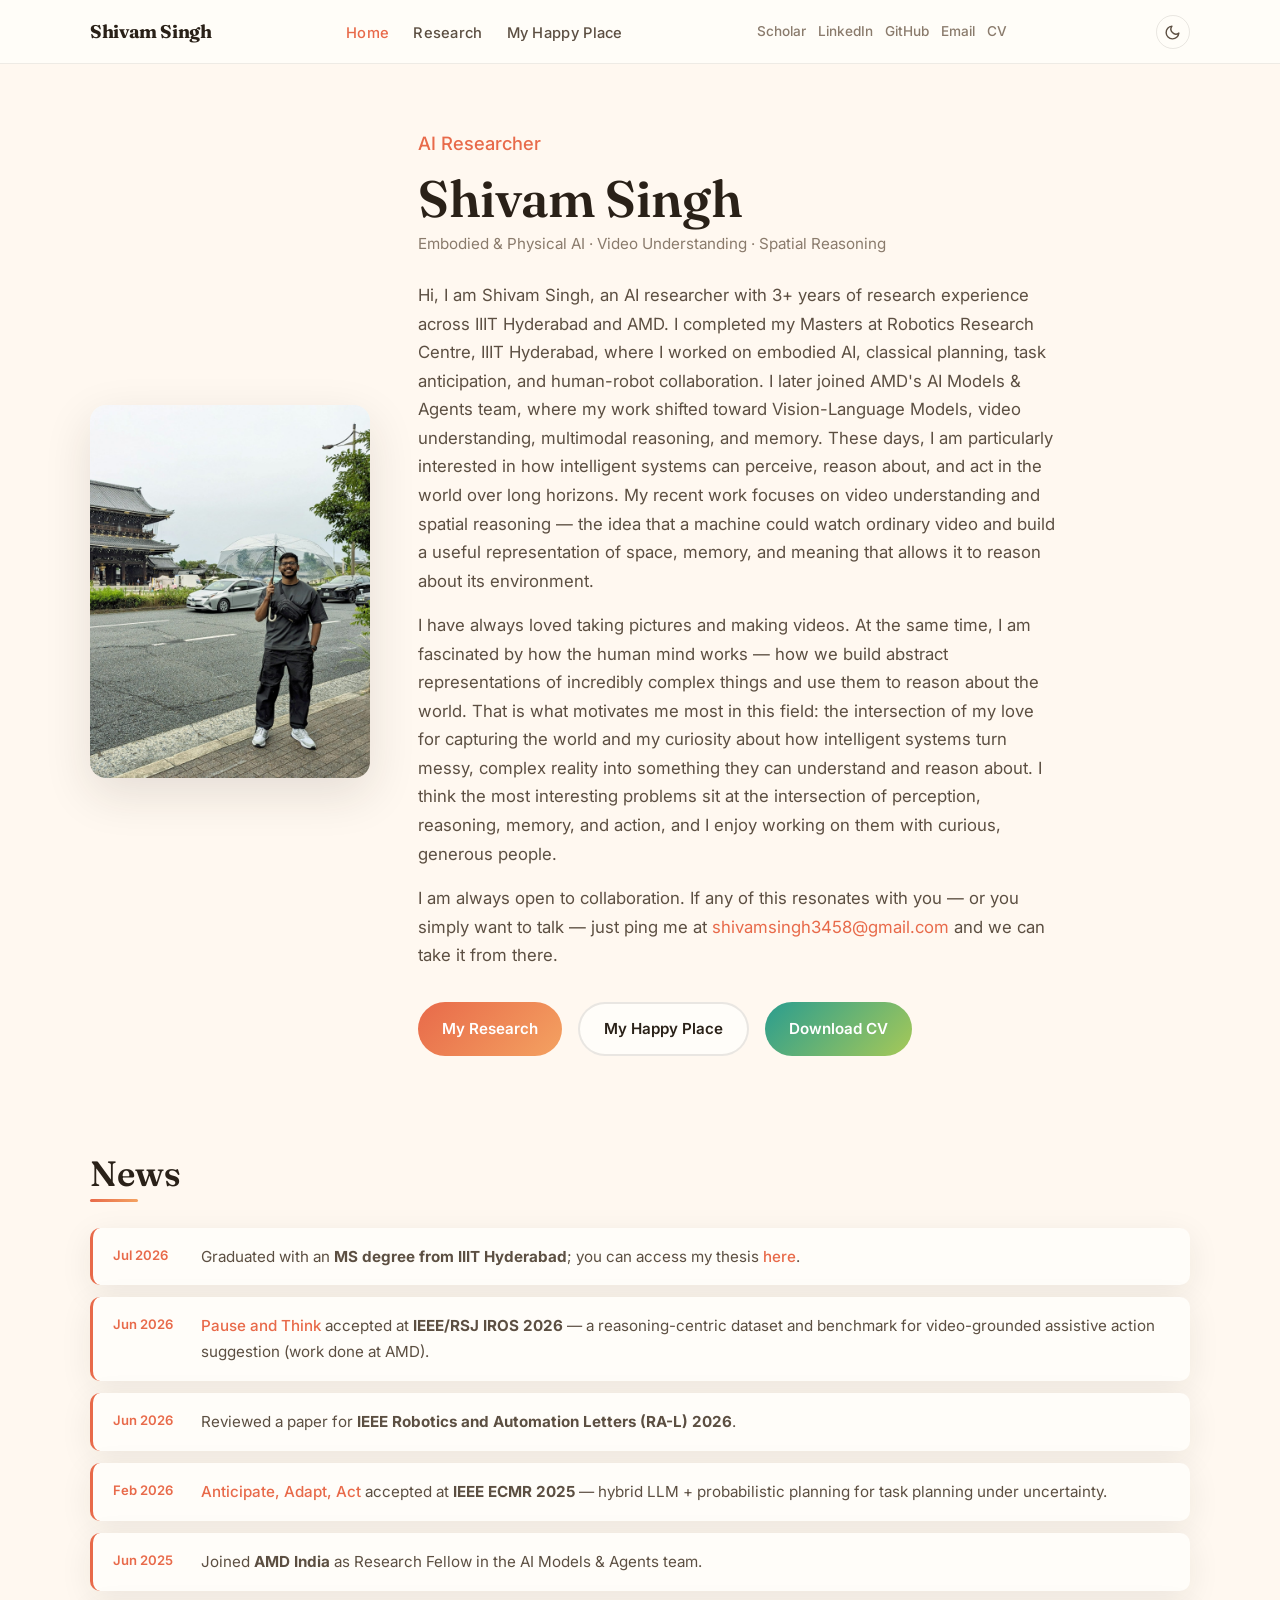
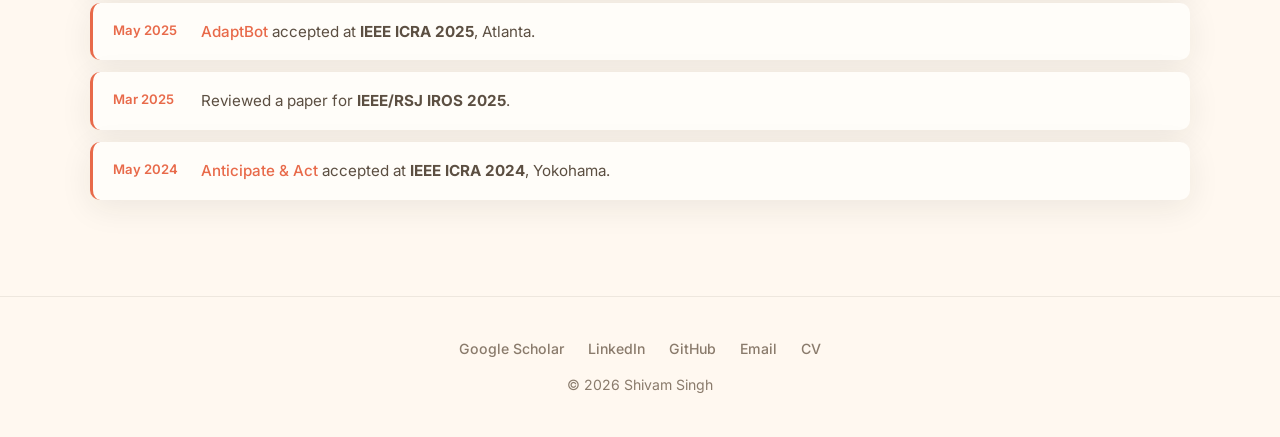
==== index.html @ 1fe3b8c7 "Switch CV links to the October resume Add assets/cv/shivam_resume_oct.pdf and point every CV link to" ====
<!DOCTYPE html>
<html lang="en">
<head>
  <meta charset="UTF-8">
  <meta name="viewport" content="width=device-width, initial-scale=1.0">
  <title>Shivam Singh</title>
  <meta name="description" content="Shivam Singh — Research Fellow at AMD India. Embodied AI, video understanding, and spatial reasoning from monocular RGB video.">
  <link rel="preconnect" href="https://fonts.googleapis.com">
  <link rel="preconnect" href="https://fonts.gstatic.com" crossorigin>
  <link href="https://fonts.googleapis.com/css2?family=Fraunces:opsz,wght@9..144,400;9..144,600;9..144,700&family=Inter:wght@400;500;600;700&display=swap" rel="stylesheet">
  <link rel="stylesheet" href="assets/css/style.css?v=2">
  <script src="assets/js/theme-init.js"></script>
  <script src="assets/js/analytics.js"></script>
</head>
<body>

<nav class="site-nav">
  <div class="nav-inner">
    <a href="index.html" class="nav-brand">Shivam Singh</a>
    <button class="nav-toggle" aria-label="Toggle menu"><span></span><span></span><span></span></button>
    <ul class="nav-links">
      <li><a href="index.html" class="active">Home</a></li>
      <li><a href="research.html">Research</a></li>
      <li><a href="interests.html">My Happy Place</a></li>
    </ul>
    <div class="nav-social">
      <a href="https://scholar.google.com/citations?user=Wcn55lQAAAAJ&hl=en" target="_blank" rel="noopener">Scholar</a>
      <a href="https://www.linkedin.com/in/sssshivvvv/" target="_blank" rel="noopener">LinkedIn</a>
      <a href="https://github.com/sssshivvvv" target="_blank" rel="noopener">GitHub</a>
      <a href="mailto:shivamsingh3458@gmail.com">Email</a>
      <a href="assets/cv/shivam_resume_oct.pdf?v=8" target="_blank">CV</a>
    </div>
    <button class="theme-toggle" type="button" aria-label="Toggle dark mode" title="Toggle dark mode" aria-pressed="false">
      <svg class="icon-moon" viewBox="0 0 24 24" fill="none" stroke="currentColor" stroke-width="2" stroke-linecap="round" stroke-linejoin="round" aria-hidden="true"><path d="M21 12.79A9 9 0 1 1 11.21 3 7 7 0 0 0 21 12.79z"/></svg>
      <svg class="icon-sun" viewBox="0 0 24 24" fill="none" stroke="currentColor" stroke-width="2" stroke-linecap="round" stroke-linejoin="round" aria-hidden="true"><circle cx="12" cy="12" r="4"/><path d="M12 2v2M12 20v2M4.93 4.93l1.41 1.41M17.66 17.66l1.41 1.41M2 12h2M20 12h2M4.93 19.07l1.41-1.41M17.66 6.34l1.41-1.41"/></svg>
    </button>
  </div>
</nav>

<section class="hero">
  <div class="container hero-grid">
    <img src="assets/img/me/01-pxl-20240519-013119929.jpg" alt="Shivam Singh" class="hero-photo" loading="eager">
    <div>
      <p class="hero-tagline">AI Researcher</p>
      <h1>Shivam Singh</h1>
      <p class="hero-sub">Embodied &amp; Physical AI &middot; Video Understanding &middot; Spatial Reasoning</p>
      <p class="hero-bio">
        Hi, I am Shivam Singh, an AI researcher with 3+ years of research experience across IIIT Hyderabad and AMD. I completed my Masters at Robotics Research Centre, IIIT Hyderabad, where I worked on embodied AI, classical planning, task anticipation, and human-robot collaboration. I later joined AMD's AI Models & Agents team, where my work shifted toward Vision-Language Models, video understanding, multimodal reasoning, and memory.

        These days, I am particularly interested in how intelligent systems can perceive, reason about, and act in the world over long horizons. My recent work focuses on video understanding and spatial reasoning — the idea that a machine could watch ordinary video and build a useful representation of space, memory, and meaning that allows it to reason about its environment.
      </p>
      <p class="hero-bio" style="margin-top:1rem;">
        I have always loved taking pictures and making videos. At the same time, I am fascinated by how the human mind works — how we build abstract representations of incredibly complex things and use them to reason about the world. That is what motivates me most in this field: the intersection of my love for capturing the world and my curiosity about how intelligent systems turn messy, complex reality into something they can understand and reason about.

        I think the most interesting problems sit at the intersection of perception, reasoning, memory, and action, and I enjoy working on them with curious, generous people.
      </p>
      <p class="hero-bio" style="margin-top:1rem;">
        I am always open to collaboration. If any of this resonates with you — or you simply want to talk —
        just ping me at <a href="mailto:shivamsingh3458@gmail.com">shivamsingh3458@gmail.com</a> and we can take it from there.
      </p>
      <div class="btn-row">
        <a href="research.html" class="btn btn-primary">My Research</a>
        <a href="interests.html" class="btn btn-secondary">My Happy Place</a>
        <a href="assets/cv/shivam_resume_oct.pdf?v=8" class="btn btn-accent" target="_blank">Download CV</a>
      </div>
    </div>
  </div>
</section>

<section class="section">
  <div class="container">
    <div class="section-header"><h2>News</h2></div>
    <ul class="news-list">
      <li class="news-item">
        <span class="news-date">Jul 2026</span>
        <span class="news-text">Graduated with an <strong>MS degree from IIIT Hyderabad</strong>; you can access my thesis <a href="https://drive.google.com/file/d/1TKPF6Usnz-siDKdLVJIscwOFVM5uweR3/view?usp=sharing" target="_blank" rel="noopener">here</a>.</span>
      </li>
      <li class="news-item">
        <span class="news-date">Jun 2026</span>
        <span class="news-text"><a href="https://arxiv.org/abs/2606.00616" target="_blank" rel="noopener">Pause and Think</a> accepted at <strong>IEEE/RSJ IROS 2026</strong> — a reasoning-centric dataset and benchmark for video-grounded assistive action suggestion (work done at AMD).</span>
      </li>
      <li class="news-item">
        <span class="news-date">Jun 2026</span>
        <span class="news-text">Reviewed a paper for <strong>IEEE Robotics and Automation Letters (RA-L) 2026</strong>.</span>
      </li>
      <li class="news-item">
        <span class="news-date">Feb 2026</span>
        <span class="news-text"><a href="https://arxiv.org/abs/2602.19518" target="_blank" rel="noopener">Anticipate, Adapt, Act</a> accepted at <strong>IEEE ECMR 2025</strong> — hybrid LLM + probabilistic planning for task planning under uncertainty.</span>
      </li>
      <li class="news-item">
        <span class="news-date">Jun 2025</span>
        <span class="news-text">Joined <strong>AMD India</strong> as Research Fellow in the AI Models &amp; Agents team.</span>
      </li>
      <!-- <li class="news-item">
        <span class="news-date">2025</span>
        <span class="news-text">Completed MS in ECE from <strong>IIIT Hyderabad</strong> (Robotics Research Centre).</span>
      </li> -->
      <li class="news-item">
        <span class="news-date">May 2025</span>
        <span class="news-text"><a href="https://arxiv.org/abs/2502.02067" target="_blank" rel="noopener">AdaptBot</a> accepted at <strong>IEEE ICRA 2025</strong>, Atlanta.</span>
      </li>
      <li class="news-item">
        <span class="news-date">Mar 2025</span>
        <span class="news-text">Reviewed a paper for <strong>IEEE/RSJ IROS 2025</strong>.</span>
      </li>
      <li class="news-item">
        <span class="news-date">May 2024</span>
        <span class="news-text"><a href="https://arxiv.org/abs/2502.02066" target="_blank" rel="noopener">Anticipate &amp; Act</a> accepted at <strong>IEEE ICRA 2024</strong>, Yokohama.</span>
      </li>
    </ul>
  </div>
</section>

<footer class="site-footer">
  <div class="container">
    <div class="footer-links">
      <a href="https://scholar.google.com/citations?user=Wcn55lQAAAAJ&hl=en" target="_blank" rel="noopener">Google Scholar</a>
      <a href="https://www.linkedin.com/in/sssshivvvv/" target="_blank" rel="noopener">LinkedIn</a>
      <a href="https://github.com/sssshivvvv" target="_blank" rel="noopener">GitHub</a>
      <a href="mailto:shivamsingh3458@gmail.com">Email</a>
      <a href="assets/cv/shivam_resume_oct.pdf?v=8" target="_blank">CV</a>
    </div>
    <p>&copy; 2026 Shivam Singh</p>
  </div>
</footer>

<script src="assets/js/main.js?v=2"></script>
</body>
</html>
---- assets/css/style.css ----
/* ============================================================
   Shivam Singh — Personal Website
   Warm, colorful, photo-forward design system
   ============================================================ */

:root {
  --cream: #fff8f0;
  --paper: #fffdf9;
  --ink: #2a2118;
  --ink-soft: #5c4f42;
  --muted: #8a7b6c;
  --coral: #e86a4a;
  --amber: #f4a261;
  --rose: #e07a8a;
  --gold: #d4a853;
  --teal: #2a9d8f;
  --lime: #a7c957;
  --sunset: #e76f51;
  --shadow: 0 8px 32px rgba(42, 33, 24, 0.08);
  --shadow-lg: 0 16px 48px rgba(42, 33, 24, 0.12);
  --radius: 16px;
  --radius-sm: 10px;
  --font-display: "Fraunces", Georgia, serif;
  --font-body: "Inter", system-ui, sans-serif;
  --nav-h: 64px;
  --max-w: 1100px;
  --transition: 0.25s ease;
  /* colours that differ between light and dark themes */
  --nav-bg: rgba(255, 253, 249, 0.92);
  --line: rgba(42, 33, 24, 0.08);
  --line-strong: rgba(42, 33, 24, 0.1);
  --teaser-bg: #f0e8df;
  color-scheme: light;
}

/* ---- Dark theme (toggled via data-theme on <html>, see assets/js/theme-init.js) ---- */
:root[data-theme="dark"] {
  --cream: #16120e;
  --paper: #221c16;
  --ink: #f3ebe1;
  --ink-soft: #d6c9bb;
  --muted: #a89886;
  --coral: #f08466;
  --sunset: #f6a285;
  --shadow: 0 8px 32px rgba(0, 0, 0, 0.35);
  --shadow-lg: 0 16px 48px rgba(0, 0, 0, 0.45);
  --nav-bg: rgba(22, 18, 14, 0.9);
  --line: rgba(255, 240, 225, 0.1);
  --line-strong: rgba(255, 240, 225, 0.16);
  --teaser-bg: #2c241d;
  color-scheme: dark;
}

*, *::before, *::after { box-sizing: border-box; margin: 0; padding: 0; }

html { scroll-behavior: smooth; }

body {
  font-family: var(--font-body);
  font-size: 1.05rem;
  line-height: 1.7;
  color: var(--ink);
  background: var(--cream);
  min-height: 100vh;
}

img { max-width: 100%; height: auto; display: block; }

a { color: var(--coral); text-decoration: none; transition: color var(--transition); }
a:hover { color: var(--sunset); }

h1, h2, h3, h4 {
  font-family: var(--font-display);
  font-weight: 600;
  line-height: 1.25;
  color: var(--ink);
}

h1 { font-size: clamp(2.2rem, 5vw, 3.2rem); }
h2 { font-size: clamp(1.6rem, 3vw, 2.2rem); }
h3 { font-size: 1.25rem; }

.container {
  width: min(var(--max-w), 92vw);
  margin: 0 auto;
}

/* ---- Navigation ---- */
.site-nav {
  position: sticky;
  top: 0;
  z-index: 100;
  background: var(--nav-bg);
  backdrop-filter: blur(12px);
  border-bottom: 1px solid var(--line);
  height: var(--nav-h);
}

.nav-inner {
  display: flex;
  align-items: center;
  justify-content: space-between;
  height: var(--nav-h);
  width: min(var(--max-w), 92vw);
  margin: 0 auto;
}

.nav-brand {
  font-family: var(--font-display);
  font-weight: 700;
  font-size: 1.15rem;
  color: var(--ink);
  letter-spacing: -0.02em;
}

.nav-brand:hover { color: var(--coral); }

.nav-links {
  display: flex;
  align-items: center;
  gap: 1.5rem;
  list-style: none;
}

.nav-links a {
  color: var(--ink-soft);
  font-size: 0.92rem;
  font-weight: 500;
  letter-spacing: 0.02em;
}

.nav-links a:hover,
.nav-links a.active {
  color: var(--coral);
}

.nav-social {
  display: flex;
  align-items: center;
  gap: 0.75rem;
}

.nav-social a {
  color: var(--muted);
  font-size: 0.85rem;
  font-weight: 500;
}

.nav-social a:hover { color: var(--coral); }

.nav-toggle {
  display: none;
  background: none;
  border: none;
  cursor: pointer;
  padding: 0.5rem;
}

.nav-toggle span {
  display: block;
  width: 24px;
  height: 2px;
  background: var(--ink);
  margin: 5px 0;
  transition: var(--transition);
}

/* ---- Theme toggle ---- */
.theme-toggle {
  display: inline-flex;
  align-items: center;
  justify-content: center;
  width: 34px;
  height: 34px;
  margin-left: 0.9rem;
  flex-shrink: 0;
  border-radius: 999px;
  border: 1px solid var(--line-strong);
  background: transparent;
  color: var(--ink-soft);
  cursor: pointer;
  transition: color var(--transition), border-color var(--transition);
}

.theme-toggle:hover { color: var(--coral); border-color: var(--coral); }
.theme-toggle:focus-visible { outline: 2px solid var(--coral); outline-offset: 2px; }
.theme-toggle svg { width: 17px; height: 17px; }
.theme-toggle .icon-sun { display: none; }
[data-theme="dark"] .theme-toggle .icon-sun { display: block; }
[data-theme="dark"] .theme-toggle .icon-moon { display: none; }

/* ---- Hero ---- */
.hero {
  padding: 4rem 0 3rem;
}

.hero-grid {
  display: grid;
  grid-template-columns: 280px 1fr;
  gap: 3rem;
  align-items: center;
}

.hero-photo {
  border-radius: var(--radius);
  overflow: hidden;
  box-shadow: var(--shadow-lg);
  aspect-ratio: 3/4;
  object-fit: cover;
  width: 100%;
}

.hero-tagline {
  font-size: 1.15rem;
  color: var(--coral);
  font-weight: 500;
  margin-bottom: 0.5rem;
}

.hero-sub {
  color: var(--muted);
  font-size: 0.95rem;
  margin-bottom: 1.5rem;
}

.hero-bio {
  color: var(--ink-soft);
  font-size: 1.05rem;
  max-width: 640px;
}

/* ---- Buttons ---- */
.btn-row {
  display: flex;
  flex-wrap: wrap;
  gap: 1rem;
  margin-top: 2rem;
}

.btn {
  display: inline-flex;
  align-items: center;
  gap: 0.5rem;
  padding: 0.75rem 1.5rem;
  border-radius: 999px;
  font-weight: 600;
  font-size: 0.95rem;
  transition: transform var(--transition), box-shadow var(--transition);
  border: none;
  cursor: pointer;
}

.btn:hover { transform: translateY(-2px); box-shadow: var(--shadow); }

.btn-primary {
  background: linear-gradient(135deg, var(--coral), var(--amber));
  color: white;
}

.btn-primary:hover { color: white; }

.btn-secondary {
  background: var(--paper);
  color: var(--ink);
  border: 2px solid var(--line-strong);
}

.btn-secondary:hover { color: var(--coral); border-color: var(--coral); }

.btn-accent {
  background: linear-gradient(135deg, var(--teal), var(--lime));
  color: white;
}

.btn-accent:hover { color: white; }

/* ---- Sections ---- */
.section {
  padding: 3rem 0;
}

.section-header {
  margin-bottom: 2rem;
}

.section-header h2 {
  position: relative;
  display: inline-block;
}

.section-header h2::after {
  content: "";
  position: absolute;
  bottom: -6px;
  left: 0;
  width: 48px;
  height: 3px;
  background: linear-gradient(90deg, var(--coral), var(--amber));
  border-radius: 2px;
}

/* ---- News ---- */
.news-list {
  list-style: none;
  display: flex;
  flex-direction: column;
  gap: 0.75rem;
}

.news-item {
  display: flex;
  gap: 1rem;
  padding: 1rem 1.25rem;
  background: var(--paper);
  border-radius: var(--radius-sm);
  border-left: 3px solid var(--coral);
  box-shadow: var(--shadow);
}

.news-date {
  font-size: 0.82rem;
  font-weight: 600;
  color: var(--coral);
  white-space: nowrap;
  min-width: 72px;
}

.news-text { color: var(--ink-soft); font-size: 0.95rem; }
.news-text a { font-weight: 500; }

/* ---- Research cards ---- */
.research-card {
  background: var(--paper);
  border-radius: var(--radius);
  overflow: hidden;
  box-shadow: var(--shadow);
  margin-bottom: 2.5rem;
  transition: box-shadow var(--transition);
}

.research-card:hover { box-shadow: var(--shadow-lg); }

.research-teaser {
  width: 100%;
  max-height: 320px;
  object-fit: cover;
  object-position: top;
  background: var(--teaser-bg);
}

.research-body { padding: 1.75rem 2rem 2rem; }

.research-title {
  font-size: 1.35rem;
  margin-bottom: 0.5rem;
}

.research-title a { color: var(--ink); }
.research-title a:hover { color: var(--coral); }

.venue-badge {
  display: inline-block;
  padding: 0.25rem 0.75rem;
  border-radius: 999px;
  font-size: 0.78rem;
  font-weight: 600;
  letter-spacing: 0.03em;
  margin-bottom: 0.75rem;
}

.badge-icra { background: #fde8e0; color: #c0392b; }
.badge-iros { background: #d6f0ee; color: #0f766e; }
.badge-ecmr { background: #e0f0fd; color: #2471a3; }
.badge-arxiv { background: #f0e6ff; color: #7d3c98; }
.badge-workshop { background: #e8f5e9; color: #2e7d32; }
.badge-ongoing { background: #fff3e0; color: #e65100; }

[data-theme="dark"] .badge-icra { background: rgba(240, 132, 102, 0.16); color: #f5a48c; }
[data-theme="dark"] .badge-iros { background: rgba(42, 157, 143, 0.2); color: #6fd3c6; }
[data-theme="dark"] .badge-ecmr { background: rgba(84, 153, 214, 0.2); color: #8cc2ef; }
[data-theme="dark"] .badge-arxiv { background: rgba(170, 110, 210, 0.2); color: #cfa6ec; }
[data-theme="dark"] .badge-workshop { background: rgba(102, 187, 106, 0.18); color: #9ad49d; }
[data-theme="dark"] .badge-ongoing { background: rgba(255, 152, 0, 0.18); color: #ffb866; }

.research-authors {
  font-size: 0.88rem;
  color: var(--muted);
  margin-bottom: 1rem;
}

.research-authors strong { color: var(--ink); }

.research-abstract {
  color: var(--ink-soft);
  font-size: 0.95rem;
  margin-bottom: 1.25rem;
}

.research-links {
  display: flex;
  flex-wrap: wrap;
  gap: 0.6rem;
}

.link-pill {
  display: inline-block;
  padding: 0.35rem 0.9rem;
  border-radius: 999px;
  font-size: 0.82rem;
  font-weight: 600;
  background: rgba(232, 106, 74, 0.1);
  color: var(--coral);
  transition: background var(--transition);
}

.link-pill:hover {
  background: var(--coral);
  color: white;
}

.workshop-card {
  padding: 1.25rem 1.5rem;
  background: var(--paper);
  border-radius: var(--radius-sm);
  box-shadow: var(--shadow);
  margin-bottom: 1rem;
}

.workshop-card h3 { font-size: 1.05rem; margin-bottom: 0.4rem; }
.workshop-card p { font-size: 0.9rem; color: var(--ink-soft); }
.workshop-card .research-links { margin-top: 0.75rem; }

/* ---- Interests landing ---- */
.interest-cards {
  display: grid;
  grid-template-columns: repeat(auto-fit, minmax(280px, 1fr));
  gap: 1.5rem;
}

.interest-card {
  position: relative;
  border-radius: var(--radius);
  overflow: hidden;
  min-height: 360px;
  display: flex;
  flex-direction: column;
  justify-content: flex-end;
  text-decoration: none;
  color: white;
  transition: transform var(--transition);
}

.interest-card:hover { transform: translateY(-6px); color: white; }

.interest-card img {
  position: absolute;
  inset: 0;
  width: 100%;
  height: 100%;
  object-fit: cover;
  transition: transform 0.4s ease;
}

.interest-card:hover img { transform: scale(1.05); }

.interest-card-overlay {
  position: absolute;
  inset: 0;
  z-index: 1;
}

.interest-card-content {
  position: relative;
  z-index: 2;
  padding: 2rem;
}

.interest-card-content h2 {
  color: white;
  font-size: 1.6rem;
  margin-bottom: 0.4rem;
}

.interest-card-content p {
  font-size: 0.92rem;
  opacity: 0.9;
}

.grad-photo {
  background: linear-gradient(180deg, rgba(212, 168, 83, 0.3) 0%, rgba(42, 33, 24, 0.75) 100%);
}

.grad-monkey {
  background: linear-gradient(180deg, rgba(42, 157, 143, 0.3) 0%, rgba(42, 33, 24, 0.8) 100%);
}

.grad-moto {
  background: linear-gradient(180deg, rgba(231, 111, 81, 0.3) 0%, rgba(42, 33, 24, 0.8) 100%);
}

.grad-blog {
  background: linear-gradient(180deg, rgba(155, 89, 182, 0.35) 0%, rgba(42, 33, 24, 0.8) 100%);
}

/* ---- Interest subpages ---- */
.interest-hero {
  padding: 3rem 0;
  text-align: center;
  color: white;
  border-radius: 0 0 var(--radius) var(--radius);
  margin-bottom: 2.5rem;
}

.interest-hero.photo { background: linear-gradient(135deg, #d4a853, #e86a4a); }
.interest-hero.monkey { background: linear-gradient(135deg, #2a9d8f, #a7c957); }
.interest-hero.moto { background: linear-gradient(135deg, #e76f51, #f4a261); }
.interest-hero.blog { background: linear-gradient(135deg, #6a4c93, #c77dff); }
.interest-hero.blog_makalidurga { background: linear-gradient(135deg, #344e41, #588157); }

.interest-hero h1 { color: white; margin-bottom: 0.5rem; }
.interest-hero p { opacity: 0.92; max-width: 600px; margin: 0 auto; font-size: 1.05rem; }

.interest-intro {
  max-width: 680px;
  margin: 0 auto 2.5rem;
  text-align: center;
  color: var(--ink-soft);
  font-size: 1.05rem;
  line-height: 1.8;
}

.blog-links {
  justify-content: center;
  margin-top: 1rem;
}

.gallery {
  display: grid;
  grid-template-columns: repeat(auto-fit, minmax(260px, 300px));
  justify-content: center;
  gap: 1.25rem;
  max-width: 960px;
  margin: 0 auto;
}

.gallery-item {
  border-radius: var(--radius-sm);
  overflow: hidden;
  cursor: pointer;
  aspect-ratio: 4/3;
  box-shadow: var(--shadow);
  transition: transform var(--transition);
}

.gallery-item:hover { transform: scale(1.02); }

.gallery-item img {
  width: 100%;
  height: 100%;
  object-fit: cover;
}

.gallery-item video {
  width: 100%;
  height: 100%;
  object-fit: cover;
}

.back-link {
  display: inline-flex;
  align-items: center;
  gap: 0.4rem;
  margin-bottom: 1.5rem;
  font-weight: 500;
  color: var(--muted);
}

.back-link:hover { color: var(--coral); }

/* ---- Lightbox ---- */
.lightbox {
  display: none;
  position: fixed;
  inset: 0;
  z-index: 200;
  background: rgba(42, 33, 24, 0.92);
  align-items: center;
  justify-content: center;
  padding: 2rem;
}

.lightbox.active { display: flex; }

.lightbox img {
  max-width: 90vw;
  max-height: 85vh;
  border-radius: var(--radius-sm);
  box-shadow: var(--shadow-lg);
}

.lightbox-close {
  position: absolute;
  top: 1.5rem;
  right: 1.5rem;
  background: none;
  border: none;
  color: white;
  font-size: 2rem;
  cursor: pointer;
  opacity: 0.8;
}

.lightbox-close:hover { opacity: 1; }

.lightbox-nav {
  position: absolute;
  top: 50%;
  transform: translateY(-50%);
  background: rgba(255,255,255,0.15);
  border: none;
  color: white;
  font-size: 1.5rem;
  padding: 0.75rem 1rem;
  cursor: pointer;
  border-radius: var(--radius-sm);
}

.lightbox-prev { left: 1rem; }
.lightbox-next { right: 1rem; }

/* ---- Footer ---- */
.site-footer {
  padding: 2.5rem 0;
  margin-top: 3rem;
  border-top: 1px solid var(--line);
  text-align: center;
  color: var(--muted);
  font-size: 0.88rem;
}

.footer-links {
  display: flex;
  justify-content: center;
  gap: 1.5rem;
  margin-bottom: 0.75rem;
  flex-wrap: wrap;
}

.footer-links a { color: var(--muted); font-weight: 500; }
.footer-links a:hover { color: var(--coral); }

/* ---- Page header (inner pages) ---- */
.page-header {
  padding: 3rem 0 2rem;
  text-align: center;
}

.page-header h1 { margin-bottom: 0.5rem; }

.page-header p {
  color: var(--muted);
  max-width: 560px;
  margin: 0 auto;
}

/* ---- Responsive ---- */
@media (max-width: 768px) {
  .hero-grid {
    grid-template-columns: 1fr;
    text-align: center;
  }

  .hero-photo {
    max-width: 240px;
    margin: 0 auto;
  }

  .hero-bio { margin: 0 auto; }

  .btn-row { justify-content: center; }

  .nav-links,
  .nav-social {
    display: none;
    position: absolute;
    top: var(--nav-h);
    left: 0;
    right: 0;
    background: var(--paper);
    flex-direction: column;
    padding: 1rem 1.5rem 1.5rem;
    border-bottom: 1px solid var(--line);
    box-shadow: var(--shadow);
  }

  .nav-links.open,
  .nav-social.open { display: flex; }

  .nav-social { top: calc(var(--nav-h) + 140px); border-top: none; }

  .nav-toggle { display: block; order: 2; }

  .theme-toggle { margin-left: auto; margin-right: 0.5rem; }

  .nav-inner { position: relative; }

  .research-body { padding: 1.25rem; }

  .news-item { flex-direction: column; gap: 0.3rem; }

  .interest-card { min-height: 280px; }
}
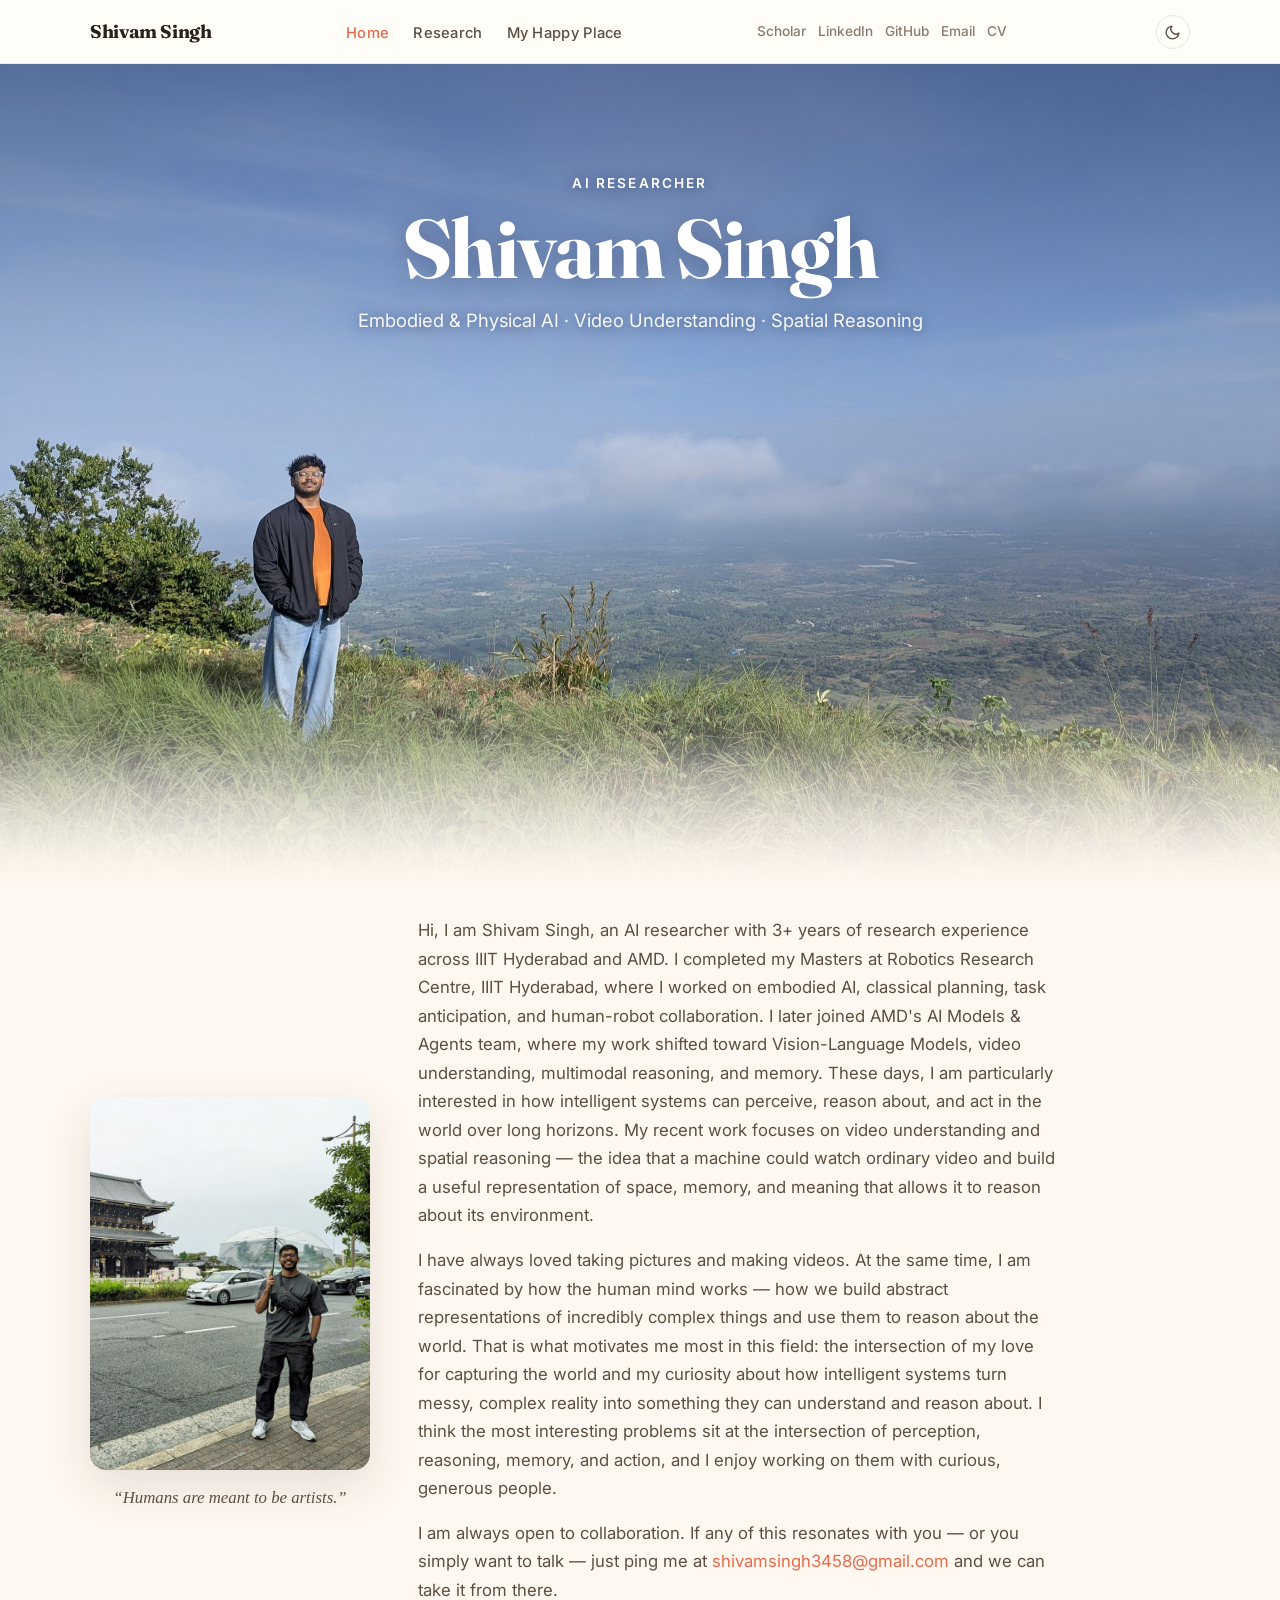
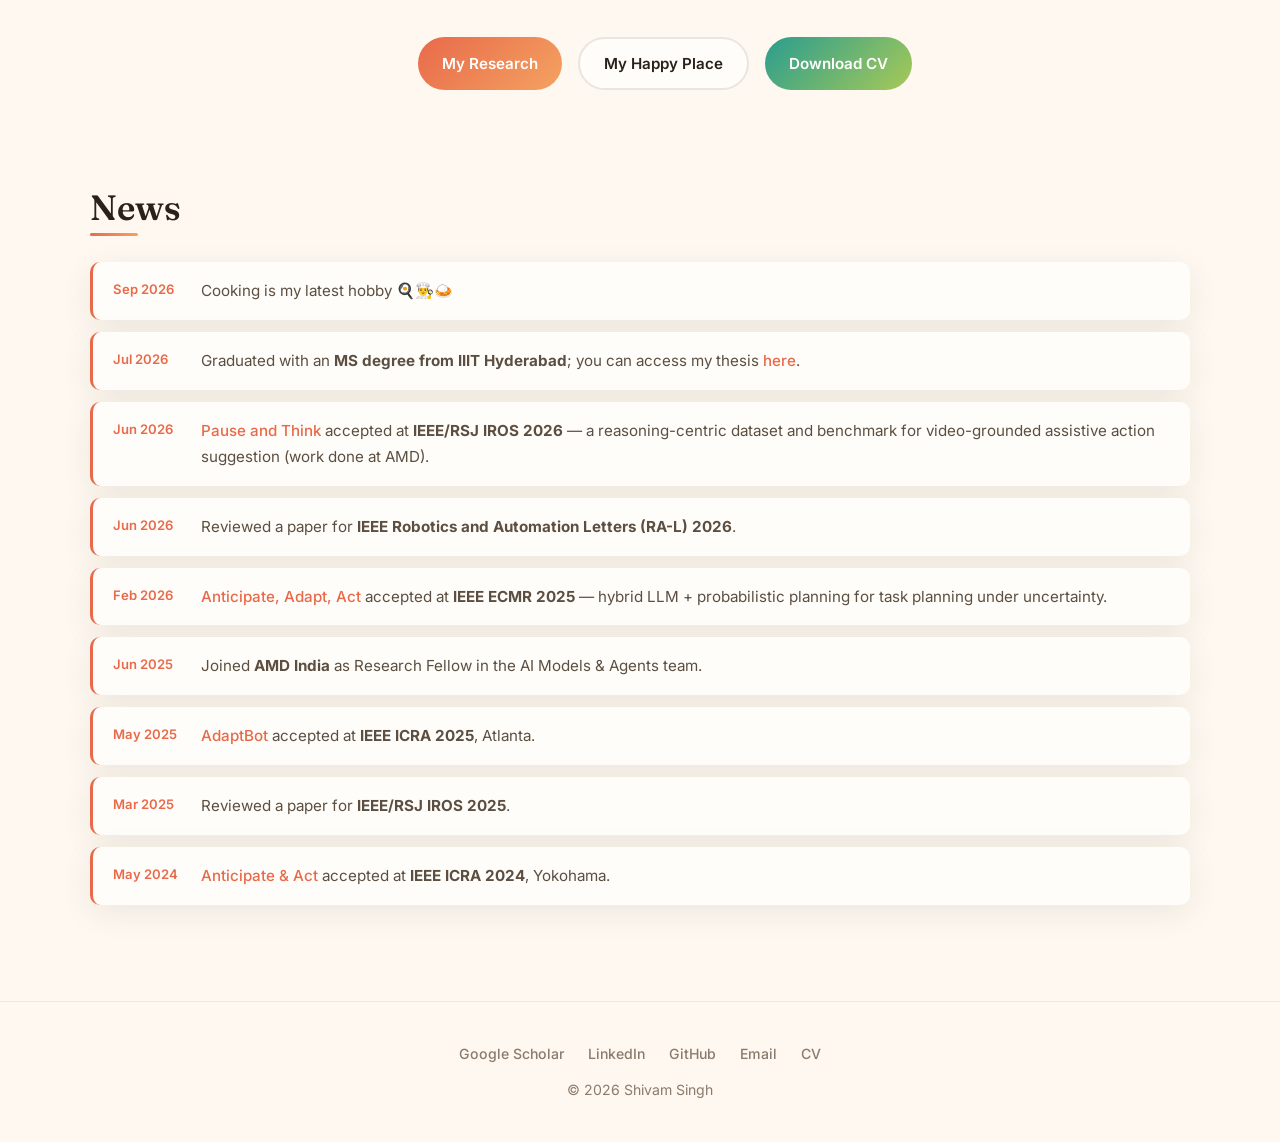
==== commit e0d5d638: "Add scroll-and-fade cover photo, quote and cooking news to home page Co-Authored-By: Claude Opus 5.5" ====
--- a/index.html
+++ b/index.html
@@ -8,11 +8,11 @@
   <link rel="preconnect" href="https://fonts.googleapis.com">
   <link rel="preconnect" href="https://fonts.gstatic.com" crossorigin>
   <link href="https://fonts.googleapis.com/css2?family=Fraunces:opsz,wght@9..144,400;9..144,600;9..144,700&family=Inter:wght@400;500;600;700&display=swap" rel="stylesheet">
-  <link rel="stylesheet" href="assets/css/style.css?v=2">
+  <link rel="stylesheet" href="assets/css/style.css?v=3">
   <script src="assets/js/theme-init.js"></script>
   <script src="assets/js/analytics.js"></script>
 </head>
-<body>
+<body class="has-cover">
 
 <nav class="site-nav">
   <div class="nav-inner">
@@ -37,13 +37,25 @@
   </div>
 </nav>
 
+<header class="cover">
+  <img src="assets/img/me/cover-makalidurga.jpg" alt="Shivam standing on a grassy hilltop at Makalidurga, above a misty valley" loading="eager">
+  <div class="cover-scrim"></div>
+  <div class="cover-text">
+    <div class="container">
+      <p class="cover-kicker">AI Researcher</p>
+      <h1 class="cover-name">Shivam Singh</h1>
+      <p class="cover-sub">Embodied &amp; Physical AI &middot; Video Understanding &middot; Spatial Reasoning</p>
+    </div>
+  </div>
+</header>
+
 <section class="hero">
   <div class="container hero-grid">
-    <img src="assets/img/me/01-pxl-20240519-013119929.jpg" alt="Shivam Singh" class="hero-photo" loading="eager">
+    <figure class="hero-portrait">
+      <img src="assets/img/me/01-pxl-20240519-013119929.jpg" alt="Shivam Singh" class="hero-photo" loading="eager">
+      <figcaption class="hero-quote">&ldquo;Humans are meant to be artists.&rdquo;</figcaption>
+    </figure>
     <div>
-      <p class="hero-tagline">AI Researcher</p>
-      <h1>Shivam Singh</h1>
-      <p class="hero-sub">Embodied &amp; Physical AI &middot; Video Understanding &middot; Spatial Reasoning</p>
       <p class="hero-bio">
         Hi, I am Shivam Singh, an AI researcher with 3+ years of research experience across IIIT Hyderabad and AMD. I completed my Masters at Robotics Research Centre, IIIT Hyderabad, where I worked on embodied AI, classical planning, task anticipation, and human-robot collaboration. I later joined AMD's AI Models & Agents team, where my work shifted toward Vision-Language Models, video understanding, multimodal reasoning, and memory.
 
@@ -71,6 +83,10 @@
   <div class="container">
     <div class="section-header"><h2>News</h2></div>
     <ul class="news-list">
+      <li class="news-item">
+        <span class="news-date">Sep 2026</span>
+        <span class="news-text">Cooking is my latest hobby 🍳👨‍🍳🍛</span>
+      </li>
       <li class="news-item">
         <span class="news-date">Jul 2026</span>
         <span class="news-text">Graduated with an <strong>MS degree from IIIT Hyderabad</strong>; you can access my thesis <a href="https://drive.google.com/file/d/1TKPF6Usnz-siDKdLVJIscwOFVM5uweR3/view?usp=sharing" target="_blank" rel="noopener">here</a>.</span>
@@ -124,6 +140,6 @@
   </div>
 </footer>
 
-<script src="assets/js/main.js?v=2"></script>
+<script src="assets/js/main.js?v=3"></script>
 </body>
 </html>
--- a/assets/css/style.css
+++ b/assets/css/style.css
@@ -189,6 +189,103 @@
 [data-theme="dark"] .theme-toggle .icon-sun { display: block; }
 [data-theme="dark"] .theme-toggle .icon-moon { display: none; }
 
+/* ---- Cover photo (home page) ----
+   Pinned under the nav; zooms and fades as --cover-p goes 0 -> 1 (set on scroll in main.js)
+   while the rest of the page rises over it through a soft fade. */
+.cover {
+  position: sticky;
+  top: var(--nav-h);
+  z-index: 0;
+  height: calc(100vh - var(--nav-h));
+  height: calc(100svh - var(--nav-h));
+  overflow: hidden;
+  -webkit-mask-image: linear-gradient(180deg, #000 80%, transparent 100%);
+  mask-image: linear-gradient(180deg, #000 80%, transparent 100%);
+}
+
+.cover img {
+  width: 100%;
+  height: 100%;
+  object-fit: cover;
+  object-position: 18% 100%;
+  opacity: calc(1 - 0.55 * var(--cover-p, 0));
+  transform: scale(calc(1 + 0.14 * var(--cover-p, 0)));
+  transform-origin: 24% 70%;
+  will-change: transform;
+}
+
+.cover-scrim {
+  position: absolute;
+  inset: 0;
+  pointer-events: none;
+  background: linear-gradient(180deg, rgba(24, 44, 92, 0.5) 0%, rgba(24, 44, 92, 0.12) 38%, rgba(0, 0, 0, 0) 60%);
+}
+
+.cover-text {
+  position: absolute;
+  left: 0;
+  right: 0;
+  top: 12vh;
+  text-align: center;
+  opacity: calc(1 - 1.6 * var(--cover-p, 0));
+  transform: translateY(calc(-60px * var(--cover-p, 0)));
+}
+
+.cover-kicker {
+  color: #fff;
+  font-size: 0.85rem;
+  font-weight: 600;
+  letter-spacing: 0.16em;
+  text-transform: uppercase;
+  margin-bottom: 0.6rem;
+  text-shadow: 0 1px 12px rgba(20, 35, 70, 0.5);
+}
+
+.cover-name {
+  color: #fff;
+  font-weight: 700;
+  font-size: clamp(2.6rem, 7vw, 5.2rem);
+  line-height: 1.05;
+  letter-spacing: -0.02em;
+  text-shadow: 0 2px 24px rgba(20, 35, 70, 0.35);
+}
+
+.cover-sub {
+  color: rgba(255, 255, 255, 0.95);
+  font-size: clamp(0.95rem, 1.6vw, 1.15rem);
+  margin-top: 0.8rem;
+  text-shadow: 0 1px 12px rgba(20, 35, 70, 0.55);
+}
+
+.has-cover .hero,
+.has-cover .section,
+.has-cover .site-footer {
+  position: relative;
+  z-index: 1;
+  background: var(--cream);
+}
+
+.has-cover .hero { padding-top: 1rem; }
+
+.has-cover .hero::before {
+  content: "";
+  position: absolute;
+  left: 0;
+  right: 0;
+  bottom: 100%;
+  height: 26vh;
+  pointer-events: none;
+  background: linear-gradient(180deg, transparent, var(--cream));
+}
+
+.has-cover .section:last-of-type { padding-bottom: 6rem; }
+.has-cover .site-footer { margin-top: 0; }
+
+@media (prefers-reduced-motion: reduce) {
+  .cover img,
+  .cover-text { transform: none; }
+}
+
 /* ---- Hero ---- */
 .hero {
   padding: 4rem 0 3rem;
@@ -208,6 +305,16 @@
   aspect-ratio: 3/4;
   object-fit: cover;
   width: 100%;
+}
+
+.hero-quote {
+  margin-top: 1rem;
+  font-family: var(--font-display);
+  font-style: italic;
+  font-size: 1.05rem;
+  line-height: 1.4;
+  color: var(--ink-soft);
+  text-align: center;
 }
 
 .hero-tagline {
@@ -670,7 +777,7 @@
     text-align: center;
   }
 
-  .hero-photo {
+  .hero-portrait {
     max-width: 240px;
     margin: 0 auto;
   }
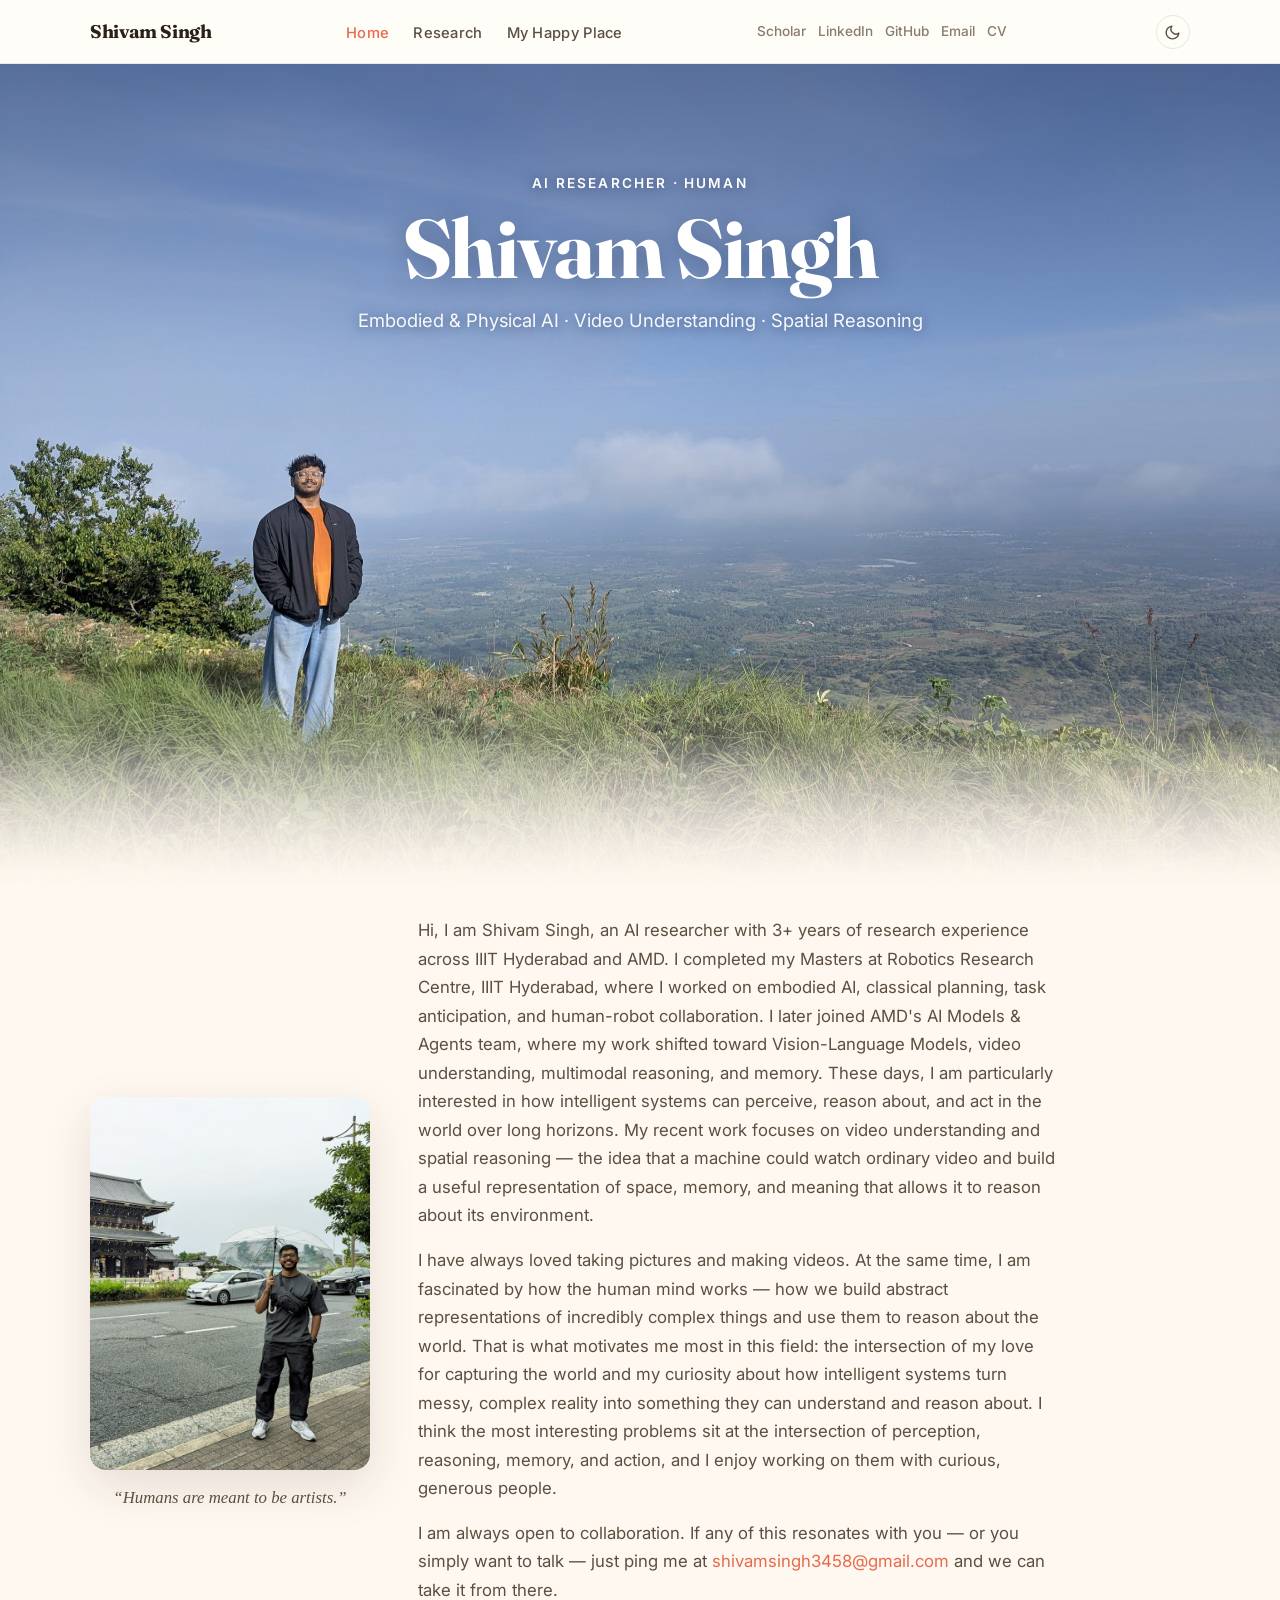
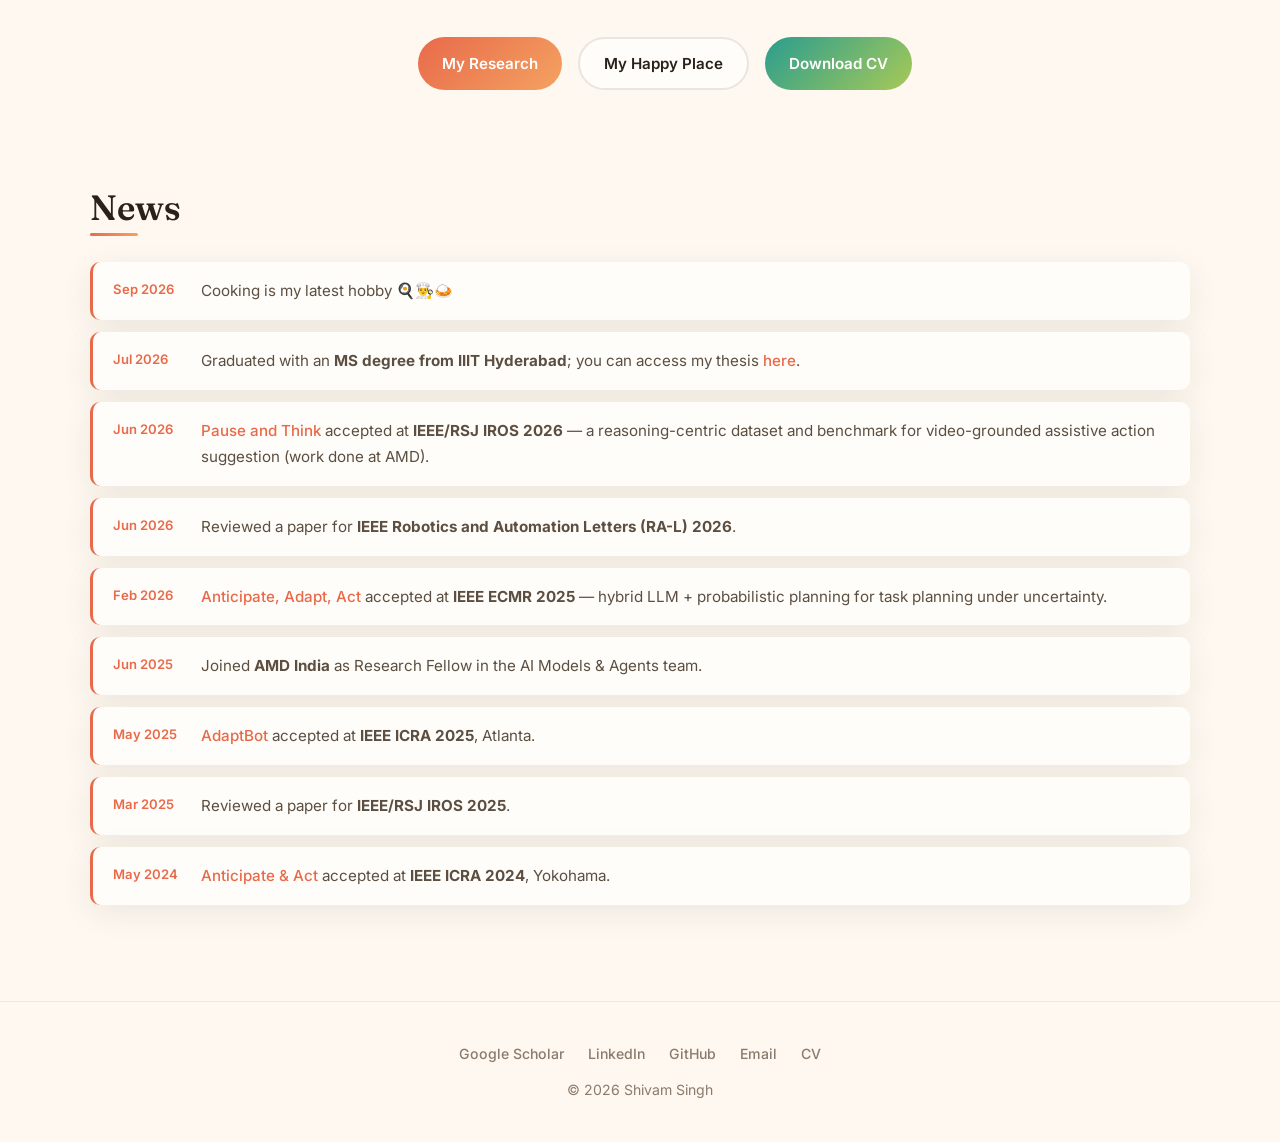
==== commit 5918fe7a: "Add 'Human' to the cover tagline Co-Authored-By: Claude Opus 5.5 <noreply@anthropic.com>" ====
--- a/index.html
+++ b/index.html
@@ -4,6 +4,10 @@
   <meta charset="UTF-8">
   <meta name="viewport" content="width=device-width, initial-scale=1.0">
   <title>Shivam Singh</title>
+  <link rel="icon" href="favicon.ico" sizes="any">
+  <link rel="icon" type="image/png" sizes="32x32" href="assets/img/icon/favicon-32.png">
+  <link rel="icon" type="image/png" sizes="192x192" href="assets/img/icon/favicon-192.png">
+  <link rel="apple-touch-icon" href="assets/img/icon/apple-touch-icon.png">
   <meta name="description" content="Shivam Singh — Research Fellow at AMD India. Embodied AI, video understanding, and spatial reasoning from monocular RGB video.">
   <link rel="preconnect" href="https://fonts.googleapis.com">
   <link rel="preconnect" href="https://fonts.gstatic.com" crossorigin>
@@ -42,7 +46,7 @@
   <div class="cover-scrim"></div>
   <div class="cover-text">
     <div class="container">
-      <p class="cover-kicker">AI Researcher</p>
+      <p class="cover-kicker">AI Researcher &middot; Human</p>
       <h1 class="cover-name">Shivam Singh</h1>
       <p class="cover-sub">Embodied &amp; Physical AI &middot; Video Understanding &middot; Spatial Reasoning</p>
     </div>
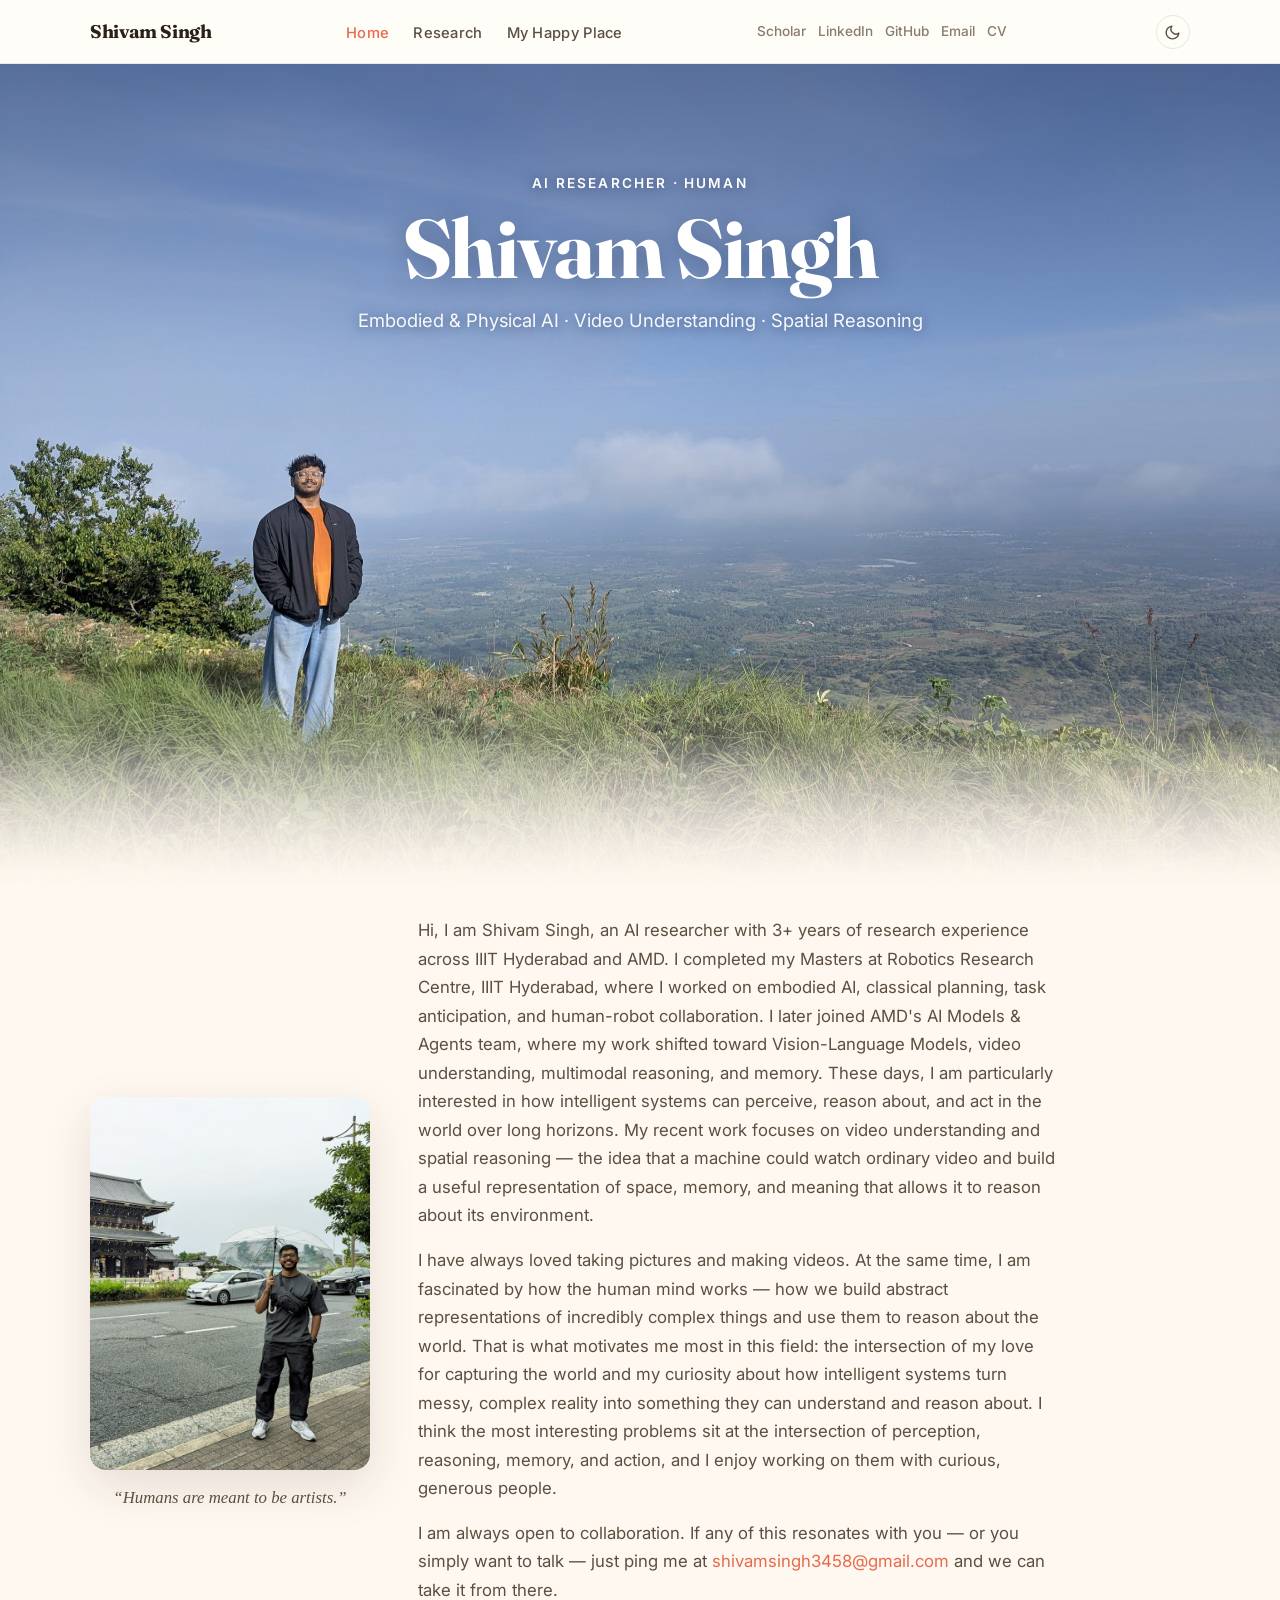
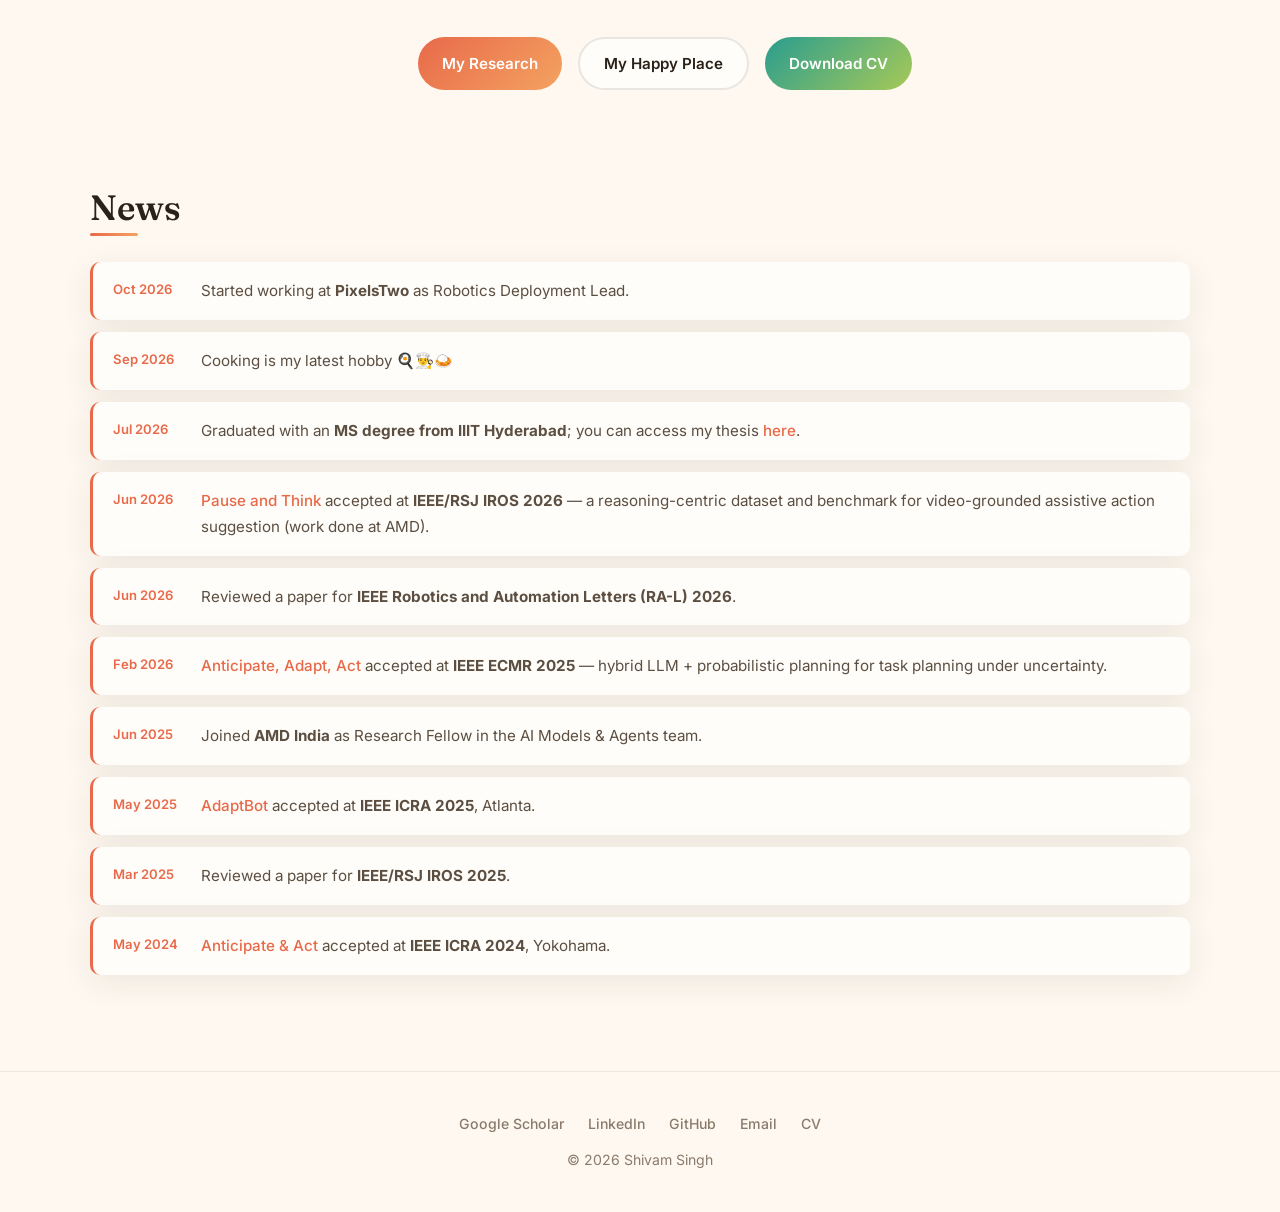
==== commit ec04d035: "Add PixelsTwo Robotics Deployment Lead role to news and resume Co-Authored-By: Claude Opus 5.5 <nore" ====
--- a/index.html
+++ b/index.html
@@ -32,7 +32,7 @@
       <a href="https://www.linkedin.com/in/sssshivvvv/" target="_blank" rel="noopener">LinkedIn</a>
       <a href="https://github.com/sssshivvvv" target="_blank" rel="noopener">GitHub</a>
       <a href="mailto:shivamsingh3458@gmail.com">Email</a>
-      <a href="assets/cv/shivam_resume_oct.pdf?v=8" target="_blank">CV</a>
+      <a href="assets/cv/shivam_resume_oct.pdf?v=11" target="_blank">CV</a>
     </div>
     <button class="theme-toggle" type="button" aria-label="Toggle dark mode" title="Toggle dark mode" aria-pressed="false">
       <svg class="icon-moon" viewBox="0 0 24 24" fill="none" stroke="currentColor" stroke-width="2" stroke-linecap="round" stroke-linejoin="round" aria-hidden="true"><path d="M21 12.79A9 9 0 1 1 11.21 3 7 7 0 0 0 21 12.79z"/></svg>
@@ -77,7 +77,7 @@
       <div class="btn-row">
         <a href="research.html" class="btn btn-primary">My Research</a>
         <a href="interests.html" class="btn btn-secondary">My Happy Place</a>
-        <a href="assets/cv/shivam_resume_oct.pdf?v=8" class="btn btn-accent" target="_blank">Download CV</a>
+        <a href="assets/cv/shivam_resume_oct.pdf?v=11" class="btn btn-accent" target="_blank">Download CV</a>
       </div>
     </div>
   </div>
@@ -87,6 +87,10 @@
   <div class="container">
     <div class="section-header"><h2>News</h2></div>
     <ul class="news-list">
+      <li class="news-item">
+        <span class="news-date">Oct 2026</span>
+        <span class="news-text">Started working at <strong>PixelsTwo</strong> as Robotics Deployment Lead.</span>
+      </li>
       <li class="news-item">
         <span class="news-date">Sep 2026</span>
         <span class="news-text">Cooking is my latest hobby 🍳👨‍🍳🍛</span>
@@ -138,7 +142,7 @@
       <a href="https://www.linkedin.com/in/sssshivvvv/" target="_blank" rel="noopener">LinkedIn</a>
       <a href="https://github.com/sssshivvvv" target="_blank" rel="noopener">GitHub</a>
       <a href="mailto:shivamsingh3458@gmail.com">Email</a>
-      <a href="assets/cv/shivam_resume_oct.pdf?v=8" target="_blank">CV</a>
+      <a href="assets/cv/shivam_resume_oct.pdf?v=11" target="_blank">CV</a>
     </div>
     <p>&copy; 2026 Shivam Singh</p>
   </div>
--- a/assets/css/style.css
+++ b/assets/css/style.css
@@ -481,6 +481,7 @@
 .badge-arxiv { background: #f0e6ff; color: #7d3c98; }
 .badge-workshop { background: #e8f5e9; color: #2e7d32; }
 .badge-ongoing { background: #fff3e0; color: #e65100; }
+.badge-patent { background: #fdf3d8; color: #8a6514; }
 
 [data-theme="dark"] .badge-icra { background: rgba(240, 132, 102, 0.16); color: #f5a48c; }
 [data-theme="dark"] .badge-iros { background: rgba(42, 157, 143, 0.2); color: #6fd3c6; }
@@ -488,6 +489,7 @@
 [data-theme="dark"] .badge-arxiv { background: rgba(170, 110, 210, 0.2); color: #cfa6ec; }
 [data-theme="dark"] .badge-workshop { background: rgba(102, 187, 106, 0.18); color: #9ad49d; }
 [data-theme="dark"] .badge-ongoing { background: rgba(255, 152, 0, 0.18); color: #ffb866; }
+[data-theme="dark"] .badge-patent { background: rgba(212, 168, 83, 0.18); color: #e6c47e; }
 
 .research-authors {
   font-size: 0.88rem;
